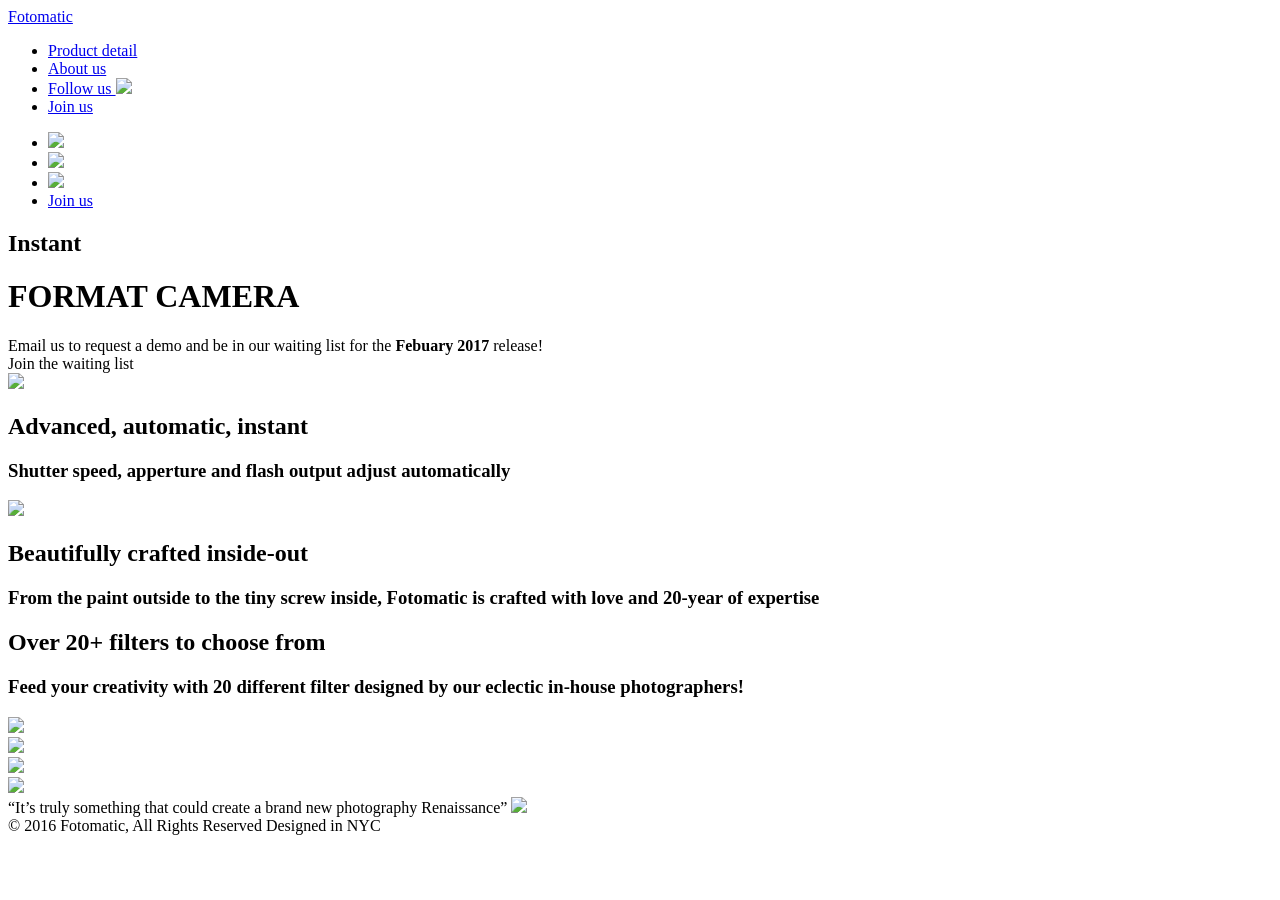
==== Fotomatic/index.html @ e6c408eb "Add files via upload" ====
<!DOCTYPE html>
<html>
<head>
  <link href="https://fonts.googleapis.com/css?family=Damion" rel="stylesheet">
  <link href="https://fonts.googleapis.com/css?family=Rubik" rel="stylesheet">
  <link href="https://fonts.googleapis.com/css?family=Roboto:300,400,600,700" rel="stylesheet">
  <link rel="stylesheet" href="./resources/css/reset.css">
  <link rel="stylesheet" href="./resources/css/style.css">
  <title>Fotomatic</title>
</head>
<body>
  <!-- Header -->
  <header>
    <div class="content">
      <a href="index.html" class="desktop logo">Fotomatic</a>
      <nav class="desktop">
        <ul>
          <li><a href="#">Product detail</a></li>
          <li><a href="#">About us</a></li>
          <li><a href="https://www.instagram.com/" target="_blank">Follow us <img class="icon" src="./resources/images/instagram.png"></a></li>
          <li><a href="#" class="button">Join us</a></li>
        </ul>
      </nav>
      <nav class="mobile">
        <ul>
          <li><a href="#"><img src="./resources/images/ic-logo.svg"></a></li>
          <li><a href="#"><img src="./resources/images/ic-product-detail.svg"></a></li>
          <li><a href="#"><img src="./resources/images/ic-about-us.svg"></a></li>
          <li><a href="#" class="button">Join us</a></li>
        </ul>
      </nav>
    </div>
  </header>

  <!-- Main Content -->
  <div class="main-content">

    <!-- Sign Up Section -->
    <div id="sign-up-section" class="banner">
      <div id="sign-up-cta">
        <div class="content center">
          <div class="header">
            <h2 class="cursive">Instant</h2>
            <h1 class="striking">FORMAT CAMERA</h1>
          </div>
          <div class="email">
            <span>
              Email us to request a demo and be in our waiting list for the <strong>Febuary 2017</strong> release!
            </span>
            <div class="button">Join the waiting list</div>
          </div>
        </div>
      </div>
    </div>

    <!-- Features Section -->
    <div id="features-section">
      <div class="feature">
        <div class="center">
          <div class="image-container">
            <img src="./resources/images/feature-1.png" />
          </div>
          <div class="content">
            <h2>Advanced, automatic, instant</h2>
            <h3>Shutter speed, apperture and flash output adjust automatically</h3>
          </div>
        </div>
      </div>
      <div class="feature">
        <div class="center">
          <div class="image-container">
            <img src="./resources/images/feature-2.png" />
          </div>
          <div class="content">
            <h2>Beautifully crafted inside-out</h2>
            <h3>From the paint outside to the tiny screw inside, Fotomatic is crafted with love and 20-year of expertise</h3>
          </div>
        </div>
      </div>
    </div>

    <!-- Filters Section -->
    <div id="filters-section">
      <div class="content center">
        <h2>Over 20+ filters to choose from</h2>
        <h3>Feed your creativity with 20 different filter designed by our eclectic in-house photographers!</h3>
      </div>
      <div class="images-container">
        <div class="image-container">
          <img src="./resources/images/filter-1.png" />
        </div>
        <div class="image-container">
          <img src="./resources/images/filter-2.png" />
        </div>
        <div class="image-container">
          <img src="./resources/images/filter-3.png" />
        </div>
        <div class="image-container extra">
          <img src="./resources/images/filter-4.png" />
        </div>
      </div>
    </div>

    <!-- Quotes Section -->
    <div id="quotes-section">
      <div class="content center">
        <span class="quote">“It’s truly something that could create a brand new photography Renaissance”</span>
        <img class="quote-citation" src="./resources/images/photography-logo.png" />
      </div>
    </div>

    <!-- Footer -->
    <footer>
      <div class="content">
        <span class="copyright">© 2016  Fotomatic, All Rights Reserved</span>
        <span class="location">Designed in NYC</span>
      </div>
    </footer>

  </div>
</body>
</html>
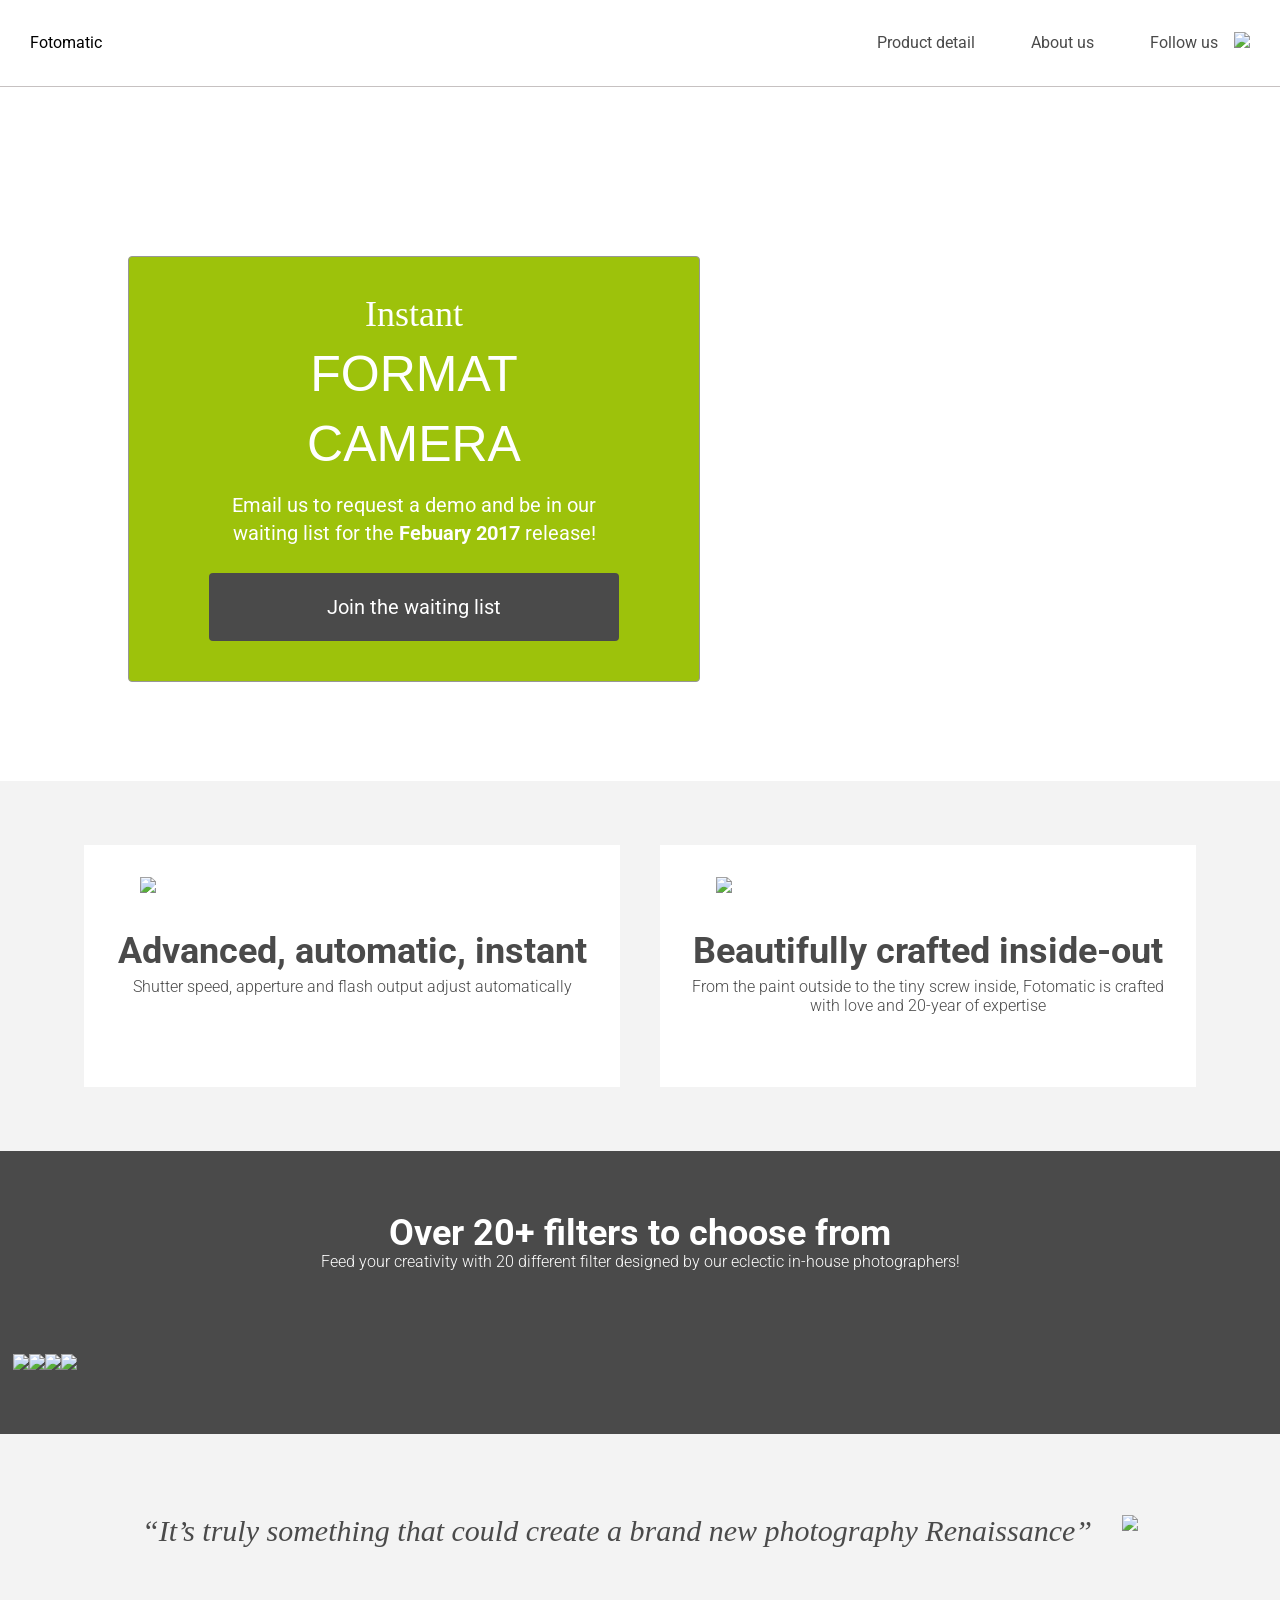
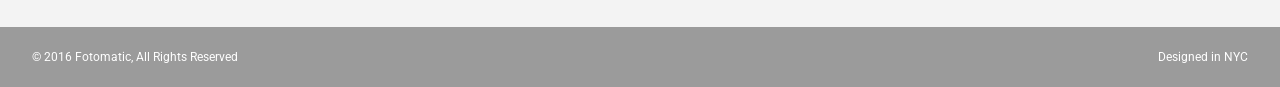
==== commit ede0564d: "Simplify stylesheet links in index.html" ====
--- a/Fotomatic/index.html
+++ b/Fotomatic/index.html
@@ -4,8 +4,8 @@
   <link href="https://fonts.googleapis.com/css?family=Damion" rel="stylesheet">
   <link href="https://fonts.googleapis.com/css?family=Rubik" rel="stylesheet">
   <link href="https://fonts.googleapis.com/css?family=Roboto:300,400,600,700" rel="stylesheet">
-  <link rel="stylesheet" href="./resources/css/reset.css">
-  <link rel="stylesheet" href="./resources/css/style.css">
+  <link rel="stylesheet" href="reset.css">
+  <link rel="stylesheet" href="style.css">
   <title>Fotomatic</title>
 </head>
 <body>
--- a/Fotomatic/style.css
+++ b/Fotomatic/style.css
@@ -0,0 +1,442 @@
+/* Universal Styles */
+
+html {
+  font-family: "Roboto", sans-serif;
+  font-size: 16px;
+}
+
+.main-content {
+  position: relative;
+  top: 5.3125rem; /* To offset for fixed header. */
+}
+
+.center {
+  text-align: center;
+}
+
+.button {
+  border-radius: 4px;
+  background-color: #4a4a4a;
+  color: white;
+}
+
+.image-container {
+  overflow: hidden;
+}
+
+.image-container img {
+  display: block;
+  max-width: 100%;
+}
+
+@media only screen and (max-width: 895px) {
+  .main-content {
+    top: 2.5625rem;
+  }
+}
+
+/* Header */
+
+header {
+  position: fixed;
+  z-index: 100;
+  width: 100%;
+  border-bottom: solid 1px #c6c1c1;
+  background-color: white;
+}
+
+header .content {
+  display: flex;
+  align-items: center;
+  padding: 1.875rem;
+}
+
+header .logo {
+  flex: 1;
+}
+
+header nav ul {
+  display: flex;
+}
+
+nav li {
+  padding-left: 3.5rem;
+}
+
+nav a {
+  vertical-align: bottom;
+  line-height: 1.6;
+  font-size: 1rem;
+  color: #4a4a4a;
+}
+
+nav .button {
+  padding: .1875rem .5rem;
+  background-color: #9dc20b;
+  line-height: 1.6;
+  color: white;
+}
+
+nav li:last-child {
+  display: none;
+}
+
+header .icon {
+  width: 1rem;
+  padding-left: .75rem;
+}
+
+header .mobile {
+  display: none;
+}
+
+@media only screen and (max-width: 895px) {
+  nav li:last-child {
+    display: block;
+  }
+
+  header .content {
+    padding: 1rem 1rem;
+  }
+}
+
+@media only screen and (max-width: 600px) {
+  header .desktop {
+    display: none;
+  }
+
+  header .mobile {
+    display: block;
+    width: 100%;
+  }
+
+  header .content {
+    padding: .5rem 0;
+  }
+
+  header .mobile ul {
+    display: flex;
+    justify-content: space-around;
+    align-items: center;
+    width: 100%;
+  }
+
+  header .mobile li {
+    padding: 0;
+  }
+}
+
+/* Sign Up Section */
+
+#sign-up-section {
+  display: flex;
+  justify-content: flex-start;
+  align-items: flex-start;
+  height: 43.5rem;
+  background-image: url('../images/banner-landingpage.jpg');
+  background-position: bottom;
+  background-size: cover;
+  background-repeat: no-repeat;
+}
+
+#sign-up-cta {
+  position: relative;
+  top: 171px;
+  left: 10%;
+  padding: 0 5rem 2.5rem 5rem;
+  border: solid 1px #979797;
+  border-radius: 4px;
+  background-color: #9dc20b;
+}
+
+#sign-up-cta .content {
+  width: 25.625rem;
+  margin-top: 2rem;
+  font-family: "Roboto", sans-serif;
+  font-size: 1.25rem;
+  line-height: 1.4;
+  color: white;
+}
+
+#sign-up-cta h1 {
+  font-size: 3.125rem;
+}
+
+#sign-up-cta h2 {
+  font-size: 2.25rem;
+}
+
+#sign-up-cta span strong {
+  font-weight: bold;
+}
+
+#sign-up-cta .cursive {
+  font-family: "Damion", cursive;
+}
+
+#sign-up-cta .striking {
+  font-family: "Rubik", sans-serif;
+  padding-bottom: .75rem;
+}
+
+#sign-up-cta .button {
+  margin-top: 1.625rem;
+  padding: 1.25rem 7.25rem;
+}
+
+@media only screen and (max-width: 895px) {
+  #sign-up-section {
+    align-items: center;
+    justify-content: center;
+    height: 28rem;
+  }
+
+  #sign-up-cta {
+    position: static;
+    width: auto;
+    height: auto;
+    background-color: transparent;
+    border: none;
+  }
+
+  #sign-up-cta .content {
+    margin-top: 0;
+  }
+
+  #sign-up-cta .email {
+    display: none;
+  }
+
+  #sign-up-cta h1 {
+    font-size: 3.125rem;
+  }
+
+  #sign-up-cta h2 {
+    font-size: 2.25rem;
+  }
+}
+
+@media only screen and (max-width: 600px) {
+  #sign-up-section {
+    height: 20rem;
+  }
+
+  #sign-up-cta h1 {
+    font-size: 2.25rem;
+  }
+
+  #sign-up-cta h2 {
+    font-size: 2rem;
+  }
+}
+
+/* Features Section */
+
+#features-section {
+  display: flex;
+  justify-content: space-between;
+  padding: 4rem 5%;
+  background-color: #f3f3f3;
+}
+
+.feature {
+  flex: 1;
+  padding: 2rem;
+  margin: 0px 1.25rem;
+  background-color: white;
+}
+
+.feature .image-container {
+  width: 90%;
+  height: 65%;
+  margin: 0 auto;
+}
+
+.feature .content {
+  padding: 2.5rem 0;
+}
+
+.feature h2 {
+  padding-bottom: .5rem;
+  font-size: 2.25rem;
+  font-weight: bold;
+  color: #4a4a4a;
+}
+
+.feature h3 {
+  font-size: 1rem;
+  line-height: 1.2;
+  font-weight: 300;
+  color: #4a4a4a;
+}
+
+@media only screen and (max-width: 895px) {
+  #features-section {
+    padding: 1rem;
+  }
+
+  .feature {
+    margin: 0px .5rem;
+    padding: 1rem;
+  }
+
+  .feature h2 {
+    font-size: 2rem;
+    line-height: 1.3;
+  }
+
+  .feature h3 {
+    font-size: .875rem;
+    line-height: 1.4;
+  }
+}
+
+@media only screen and (max-width: 600px) {
+  #features-section {
+    flex-flow: column;
+    padding: 0;
+  }
+
+  .feature {
+    margin: 0;
+    padding: 1.25rem 1rem 0 1rem;
+  }
+
+  .feature .content {
+    padding: 1.25rem 0 1.875rem 0;
+  }
+}
+
+/* Filters Section */
+
+#filters-section {
+  padding: 4rem 0;
+  background-color: #4a4a4a;
+}
+
+#filters-section .content {
+  padding: 0 .625rem;
+  margin-bottom: 5rem;
+}
+
+#filters-section .content h2 {
+  font-size: 2.25rem;
+  font-weight: bold;
+  color: white;
+}
+
+#filters-section .content h3 {
+  font-size: 1rem;
+  line-height: 1.4;
+  font-weight: 300;
+  color: white;
+}
+
+#filters-section .images-container {
+  display: flex;
+  max-width: 100%;
+  padding: 0 1%;
+}
+
+@media only screen and (max-width: 600px) {
+  #filters-section {
+    padding: 1.5rem 0 0 0;
+  }
+
+  #filters-section .content {
+    margin-bottom: 1rem;
+  }
+
+  #filters-section .content h2 {
+    padding-bottom: .625rem;
+    font-size: 1.125rem;
+    line-height: 1.3;
+    font-weight: normal;
+  }
+
+  #filters-section .content h3 {
+    font-size: .875rem;
+    line-height: 1.4;
+  }
+
+  #filters-section .images-container {
+    padding: 0;
+  }
+
+  #filters-section .extra {
+    display: none;
+  }
+}
+
+/* Quotes Section */
+
+#quotes-section {
+  background-color: #f3f3f3;
+}
+
+#quotes-section .content {
+  display: flex;
+  align-items: center;
+  justify-content: center;
+  padding: 5rem 1.5rem;
+}
+
+#quotes-section .quote {
+  padding-right: 1.875rem;
+  font-family: "Palatino", serif;
+  font-size: 1.875rem;
+  line-height: 1.1;
+  font-style: italic;
+  color: #4a4a4a;
+}
+
+#quotes-section .quote-citation {
+  height: 1.875rem;
+}
+
+@media only screen and (max-width: 895px) {
+  #quotes-section .content {
+    padding: 3rem 1.5rem;
+  }
+}
+
+@media only screen and (max-width: 600px) {
+  #quotes-section .content {
+    flex-flow: column;
+    padding: 1.875rem .625rem;
+  }
+
+  #quotes-section .quote {
+    font-size: 1.5rem;
+    line-height: 1.4;
+  }
+
+  #quotes-section .quote-citation {
+    display: block;
+    padding-top: 1rem;
+    margin: auto;
+  }
+}
+
+/* Footer */
+
+footer {
+  background-color: #9b9b9b;
+  padding: 1.5rem 2rem;
+}
+
+footer .content {
+  color: white;
+  display: flex;
+  font-size: .75rem;
+}
+
+footer .copyright {
+  flex-grow: 1;
+}
+
+@media only screen and (max-width: 600px) {
+  footer .content {
+    font-size: .625rem;
+  }
+}
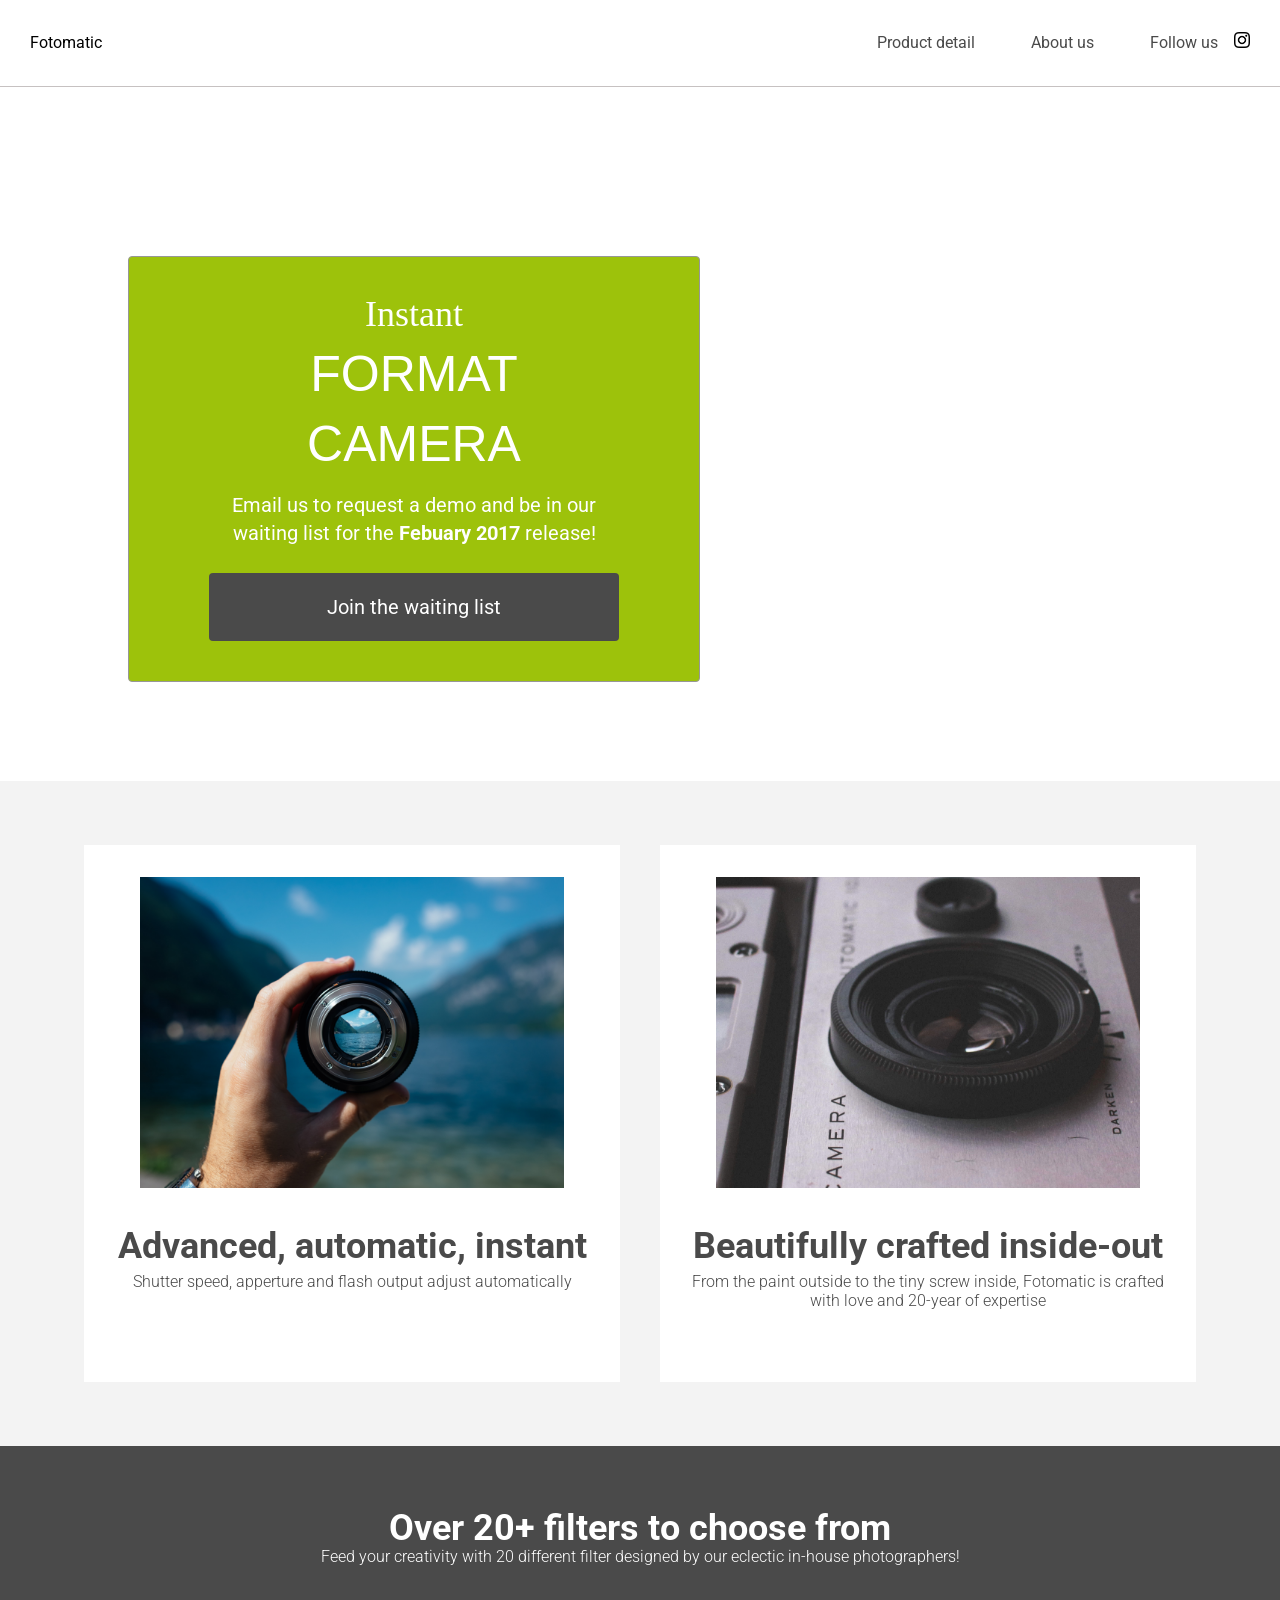
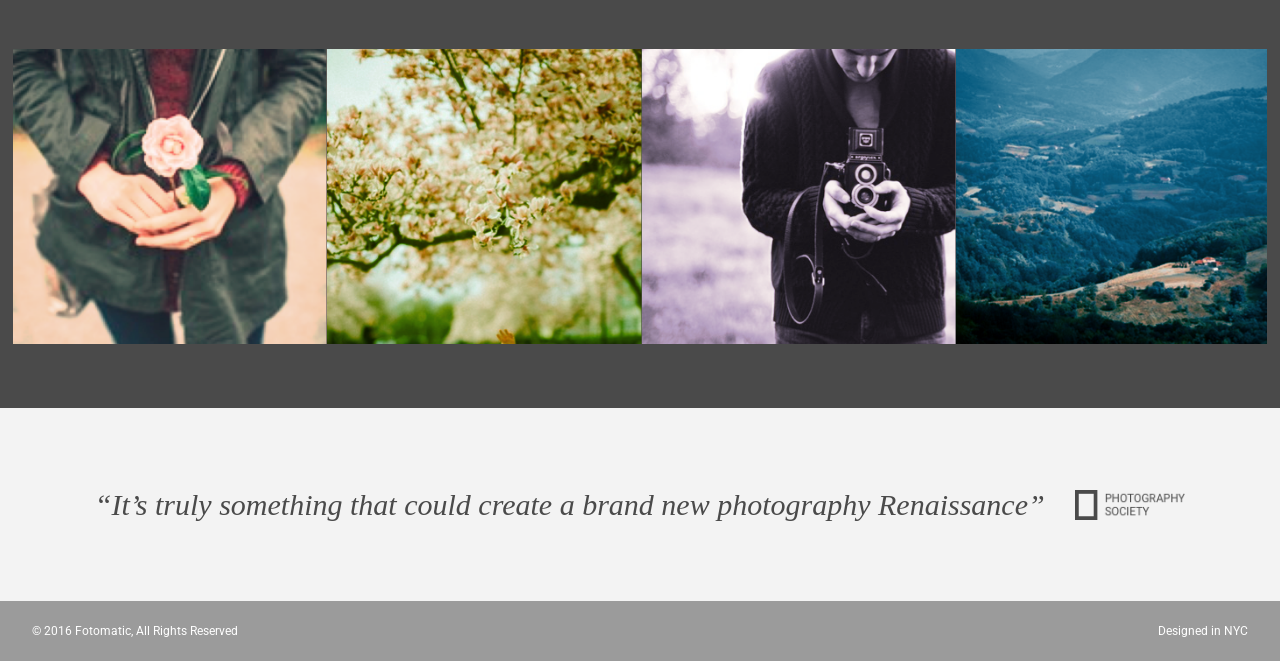
==== commit b81352ec: "Update image paths in index.html" ====
--- a/Fotomatic/index.html
+++ b/Fotomatic/index.html
@@ -17,15 +17,15 @@
         <ul>
           <li><a href="#">Product detail</a></li>
           <li><a href="#">About us</a></li>
-          <li><a href="https://www.instagram.com/" target="_blank">Follow us <img class="icon" src="./resources/images/instagram.png"></a></li>
+          <li><a href="https://www.instagram.com/" target="_blank">Follow us <img class="icon" src="./resources/instagram.png"></a></li>
           <li><a href="#" class="button">Join us</a></li>
         </ul>
       </nav>
       <nav class="mobile">
         <ul>
-          <li><a href="#"><img src="./resources/images/ic-logo.svg"></a></li>
-          <li><a href="#"><img src="./resources/images/ic-product-detail.svg"></a></li>
-          <li><a href="#"><img src="./resources/images/ic-about-us.svg"></a></li>
+          <li><a href="#"><img src="./resources/ic-logo.svg"></a></li>
+          <li><a href="#"><img src="./resources/ic-product-detail.svg"></a></li>
+          <li><a href="#"><img src="./resources/ic-about-us.svg"></a></li>
           <li><a href="#" class="button">Join us</a></li>
         </ul>
       </nav>
@@ -58,7 +58,7 @@
       <div class="feature">
         <div class="center">
           <div class="image-container">
-            <img src="./resources/images/feature-1.png" />
+            <img src="./resources/feature-1.png" />
           </div>
           <div class="content">
             <h2>Advanced, automatic, instant</h2>
@@ -69,7 +69,7 @@
       <div class="feature">
         <div class="center">
           <div class="image-container">
-            <img src="./resources/images/feature-2.png" />
+            <img src="./resources/feature-2.png" />
           </div>
           <div class="content">
             <h2>Beautifully crafted inside-out</h2>
@@ -87,16 +87,16 @@
       </div>
       <div class="images-container">
         <div class="image-container">
-          <img src="./resources/images/filter-1.png" />
+          <img src="./resources/filter-1.png" />
         </div>
         <div class="image-container">
-          <img src="./resources/images/filter-2.png" />
+          <img src="./resources/filter-2.png" />
         </div>
         <div class="image-container">
-          <img src="./resources/images/filter-3.png" />
+          <img src="./resources/filter-3.png" />
         </div>
         <div class="image-container extra">
-          <img src="./resources/images/filter-4.png" />
+          <img src="./resources/filter-4.png" />
         </div>
       </div>
     </div>
@@ -105,7 +105,7 @@
     <div id="quotes-section">
       <div class="content center">
         <span class="quote">“It’s truly something that could create a brand new photography Renaissance”</span>
-        <img class="quote-citation" src="./resources/images/photography-logo.png" />
+        <img class="quote-citation" src="./resources/photography-logo.png" />
       </div>
     </div>
 
